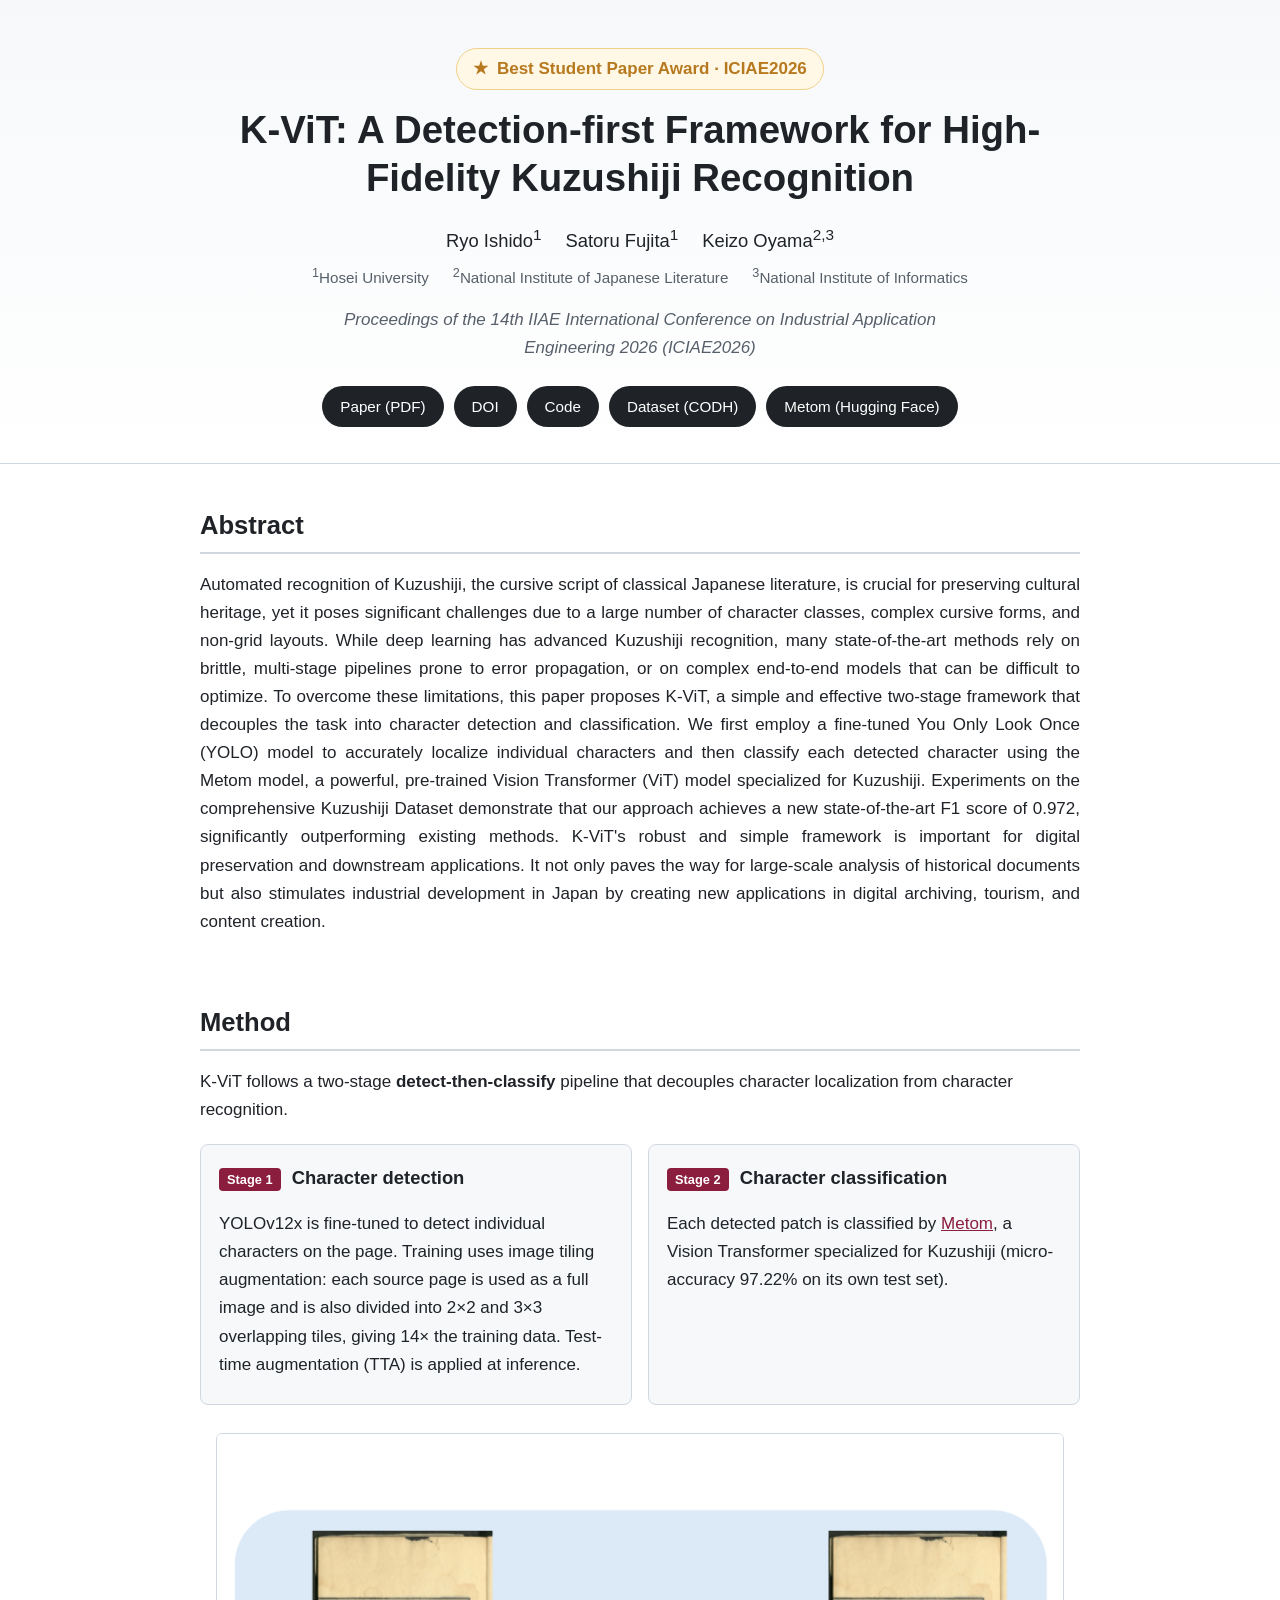
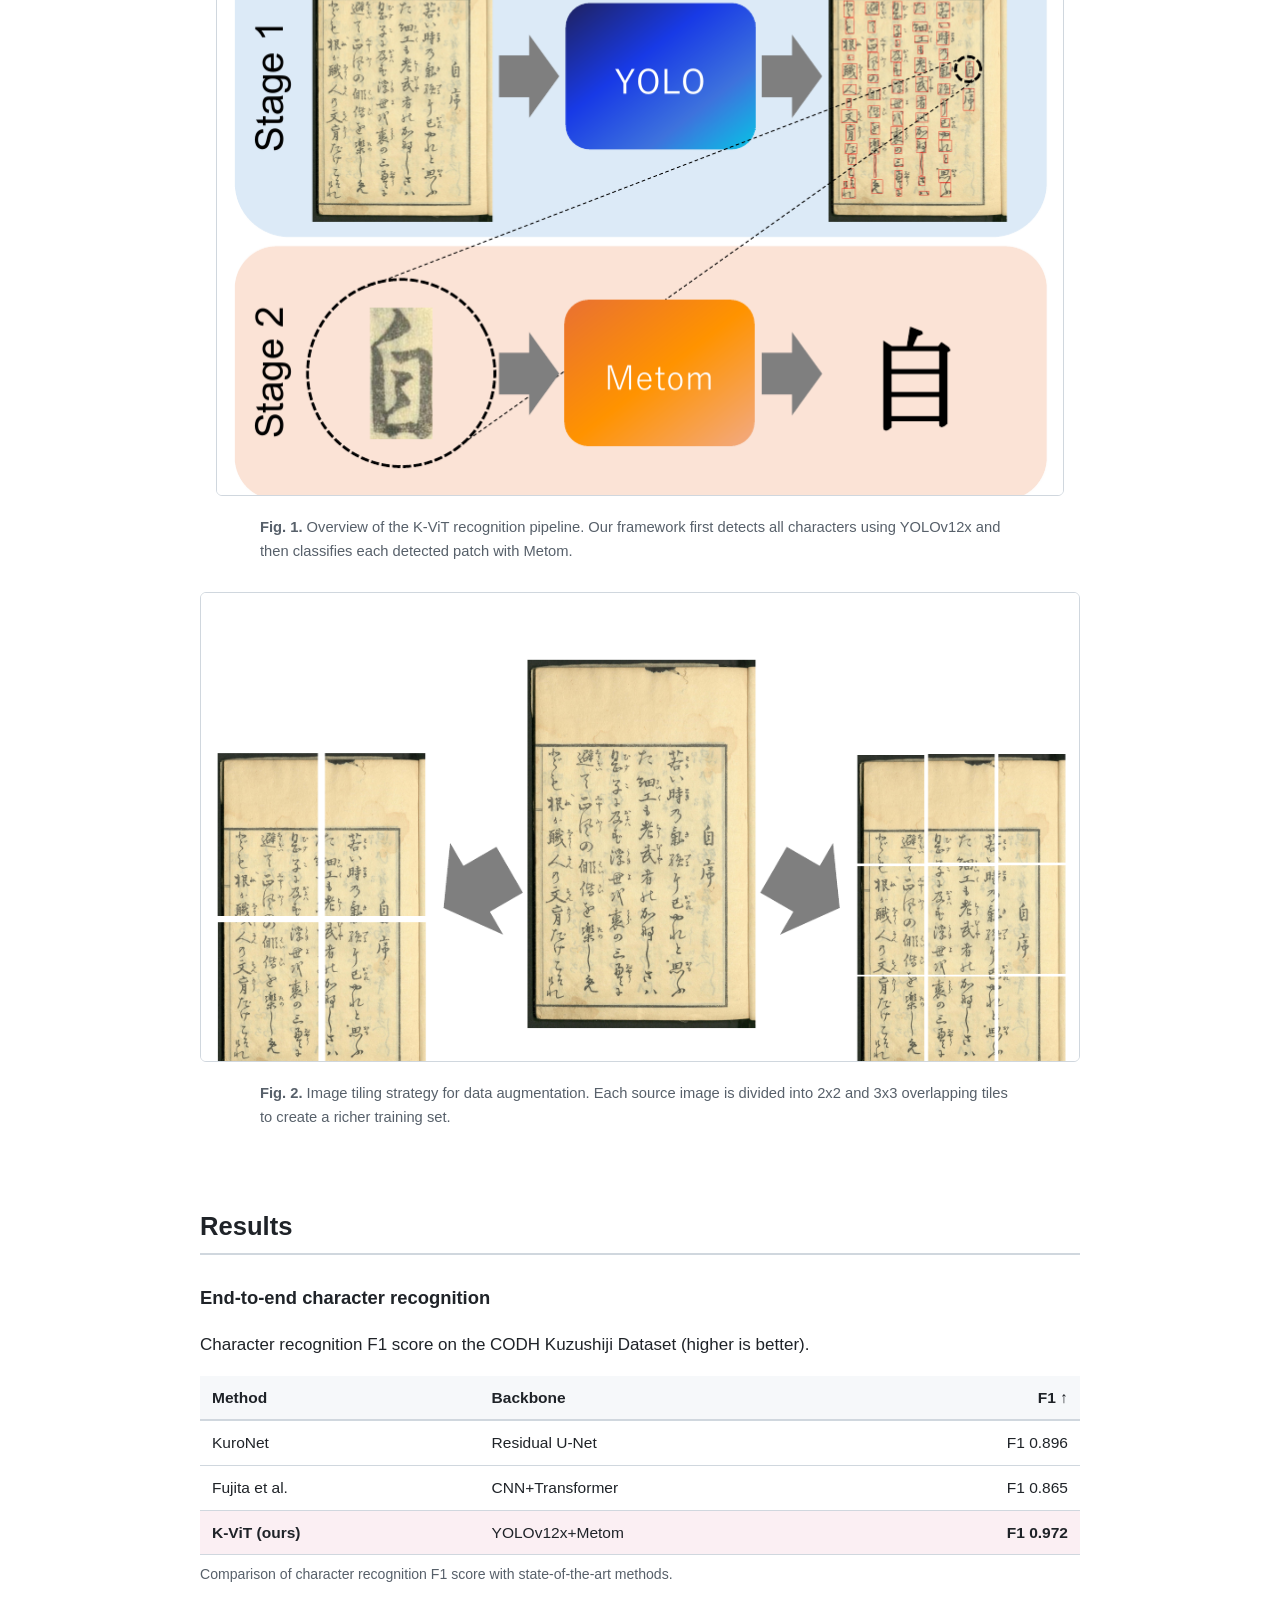
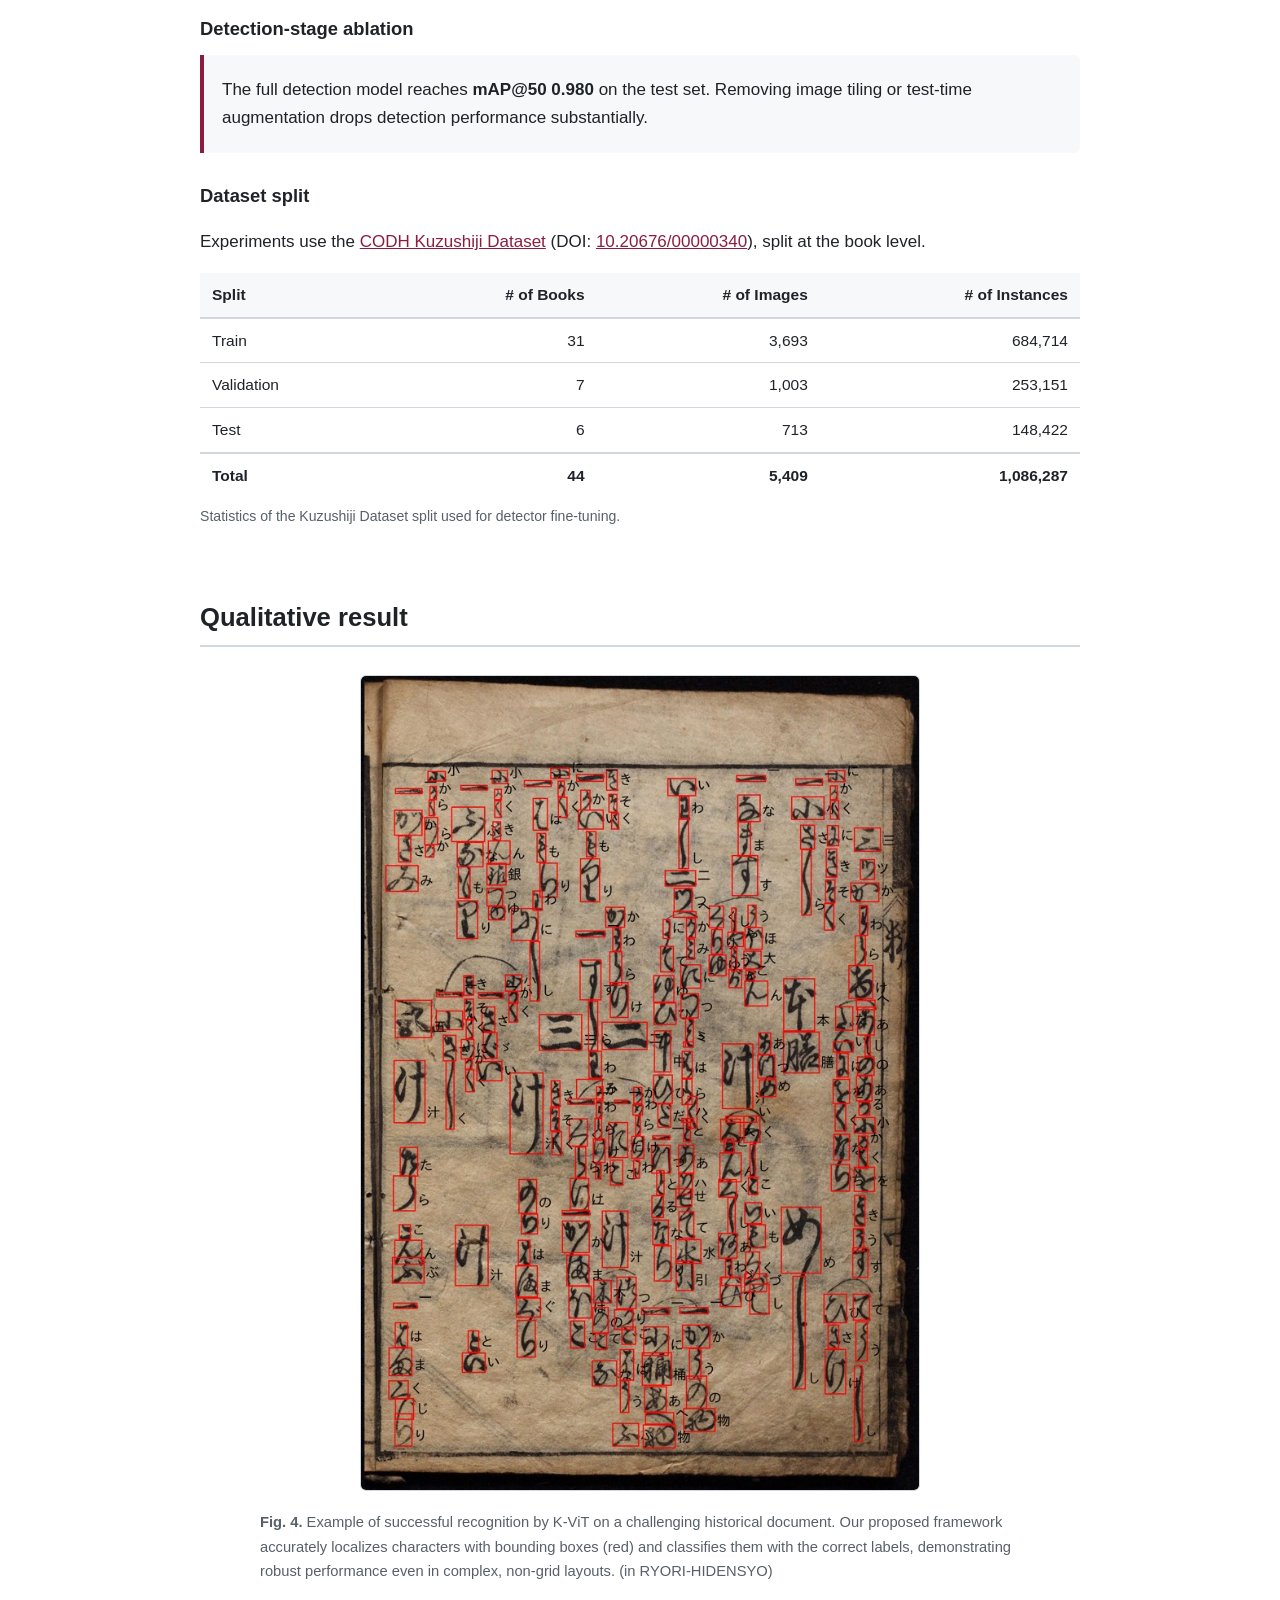
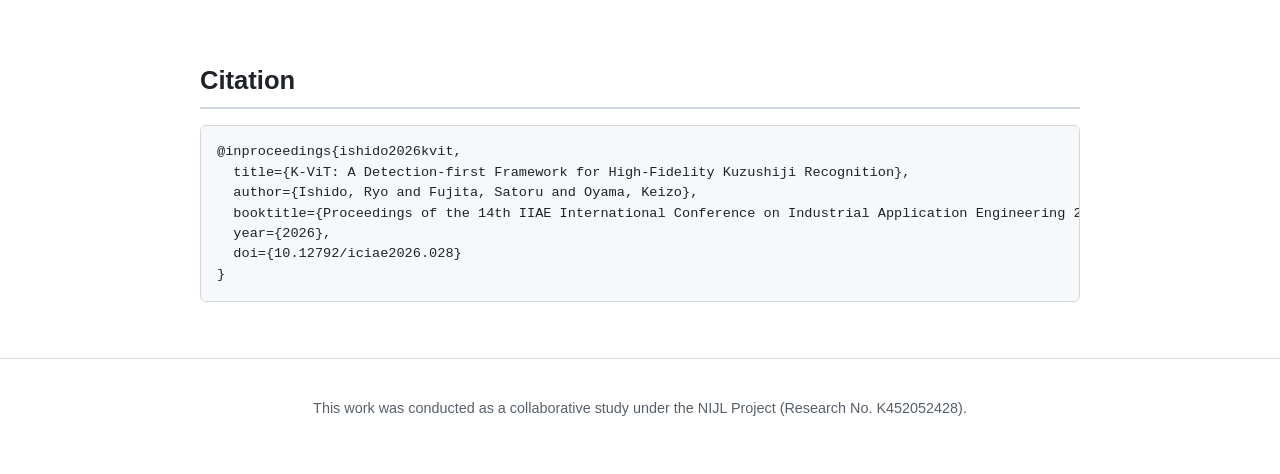
==== docs/index.html @ 9632eb6b "Add static project page for ICIAE2026 K-ViT paper Co-Authored-By: Kotomiya <ryo.ishido.5z@stu.hosei." ====
<!DOCTYPE html>
<html lang="en">
<head>
  <meta charset="utf-8">
  <meta name="viewport" content="width=device-width, initial-scale=1">
  <title>K-ViT: A Detection-first Framework for High-Fidelity Kuzushiji Recognition</title>
  <meta name="description" content="K-ViT: a two-stage detect-then-classify framework for Kuzushiji recognition (YOLOv12x + Metom). ICIAE2026 Best Student Paper Award.">
  <meta property="og:title" content="K-ViT: A Detection-first Framework for High-Fidelity Kuzushiji Recognition">
  <meta property="og:description" content="Two-stage detect-then-classify Kuzushiji recognition. F1 0.972 on the CODH Kuzushiji Dataset. ICIAE2026 Best Student Paper Award.">
  <meta property="og:type" content="website">
  <link rel="stylesheet" href="style.css">
</head>
<body>
  <header class="hero">
    <div class="container">
      <p class="award" role="note"><span class="award-icon" aria-hidden="true">&#9733;</span> Best Student Paper Award &middot; ICIAE2026</p>
      <h1>K-ViT: A Detection-first Framework for High-Fidelity Kuzushiji Recognition</h1>

      <ul class="authors">
        <li>Ryo Ishido<sup>1</sup></li>
        <li>Satoru Fujita<sup>1</sup></li>
        <li>Keizo Oyama<sup>2,3</sup></li>
      </ul>
      <ul class="affiliations">
        <li><sup>1</sup>Hosei University</li>
        <li><sup>2</sup>National Institute of Japanese Literature</li>
        <li><sup>3</sup>National Institute of Informatics</li>
      </ul>

      <p class="venue">Proceedings of the 14th IIAE International Conference on Industrial Application Engineering 2026 (ICIAE2026)</p>

      <nav class="links" aria-label="Paper resources">
        <a class="btn" href="https://www2.ia-engineers.org/iciae2026proc/data/papers/028.pdf">Paper (PDF)</a>
        <a class="btn" href="https://doi.org/10.12792/iciae2026.028">DOI</a>
        <a class="btn" href="https://github.com/Kotomiya07/kuzushiji-vision">Code</a>
        <a class="btn" href="https://codh.rois.ac.jp/char-shape/">Dataset (CODH)</a>
        <a class="btn" href="https://huggingface.co/SakanaAI/Metom">Metom (Hugging Face)</a>
      </nav>
    </div>
  </header>

  <main class="container">
    <section id="abstract">
      <h2>Abstract</h2>
      <p>
        Automated recognition of Kuzushiji, the cursive script of classical Japanese literature, is crucial for
        preserving cultural heritage, yet it poses significant challenges due to a large number of character classes,
        complex cursive forms, and non-grid layouts. While deep learning has advanced Kuzushiji recognition, many
        state-of-the-art methods rely on brittle, multi-stage pipelines prone to error propagation, or on complex
        end-to-end models that can be difficult to optimize. To overcome these limitations, this paper proposes K-ViT,
        a simple and effective two-stage framework that decouples the task into character detection and
        classification. We first employ a fine-tuned You Only Look Once (YOLO) model to accurately localize individual
        characters and then classify each detected character using the Metom model, a powerful, pre-trained Vision
        Transformer (ViT) model specialized for Kuzushiji. Experiments on the comprehensive Kuzushiji Dataset
        demonstrate that our approach achieves a new state-of-the-art F1 score of 0.972, significantly outperforming
        existing methods. K-ViT's robust and simple framework is important for digital preservation and downstream
        applications. It not only paves the way for large-scale analysis of historical documents but also stimulates
        industrial development in Japan by creating new applications in digital archiving, tourism, and content
        creation.
      </p>
    </section>

    <section id="method">
      <h2>Method</h2>
      <p>
        K-ViT follows a two-stage <strong>detect-then-classify</strong> pipeline that decouples character
        localization from character recognition.
      </p>
      <div class="stages">
        <div class="stage">
          <h3><span class="stage-num">Stage 1</span> Character detection</h3>
          <p>
            YOLOv12x is fine-tuned to detect individual characters on the page. Training uses image tiling
            augmentation: each source page is used as a full image and is also divided into 2&times;2 and 3&times;3
            overlapping tiles, giving 14&times; the training data. Test-time augmentation (TTA) is applied at inference.
          </p>
        </div>
        <div class="stage">
          <h3><span class="stage-num">Stage 2</span> Character classification</h3>
          <p>
            Each detected patch is classified by
            <a href="https://huggingface.co/SakanaAI/Metom">Metom</a>, a Vision Transformer specialized for
            Kuzushiji (micro-accuracy 97.22% on its own test set).
          </p>
        </div>
      </div>

      <figure>
        <img src="assets/fig1_pipeline.png" width="848" height="663" loading="lazy"
             alt="Diagram of the K-ViT pipeline: a page image is passed to YOLOv12x for character detection, and each detected patch is classified by Metom.">
        <figcaption><strong>Fig. 1.</strong> Overview of the K-ViT recognition pipeline. Our framework first detects all characters using YOLOv12x and then classifies each detected patch with Metom.</figcaption>
      </figure>

      <figure>
        <img src="assets/fig2_tiling.png" width="987" height="526" loading="lazy"
             alt="Illustration of image tiling: a source page divided into 2x2 and 3x3 overlapping tiles.">
        <figcaption><strong>Fig. 2.</strong> Image tiling strategy for data augmentation. Each source image is divided into 2x2 and 3x3 overlapping tiles to create a richer training set.</figcaption>
      </figure>
    </section>

    <section id="results">
      <h2>Results</h2>

      <h3>End-to-end character recognition</h3>
      <p>Character recognition F1 score on the CODH Kuzushiji Dataset (higher is better).</p>
      <div class="table-wrap">
        <table>
          <caption>Comparison of character recognition F1 score with state-of-the-art methods.</caption>
          <thead>
            <tr><th scope="col">Method</th><th scope="col">Backbone</th><th scope="col" class="num">F1 &uarr;</th></tr>
          </thead>
          <tbody>
            <tr><td>KuroNet</td><td>Residual U-Net</td><td class="num">F1 0.896</td></tr>
            <tr><td>Fujita et al.</td><td>CNN+Transformer</td><td class="num">F1 0.865</td></tr>
            <tr class="ours"><td><strong>K-ViT (ours)</strong></td><td>YOLOv12x+Metom</td><td class="num"><strong>F1 0.972</strong></td></tr>
          </tbody>
        </table>
      </div>

      <h3>Detection-stage ablation</h3>
      <div class="callout">
        <p>
          The full detection model reaches <strong>mAP@50 0.980</strong> on the test set. Removing image tiling or
          test-time augmentation drops detection performance substantially.
        </p>
      </div>

      <h3>Dataset split</h3>
      <p>
        Experiments use the <a href="https://codh.rois.ac.jp/char-shape/">CODH Kuzushiji Dataset</a>
        (DOI: <a href="https://doi.org/10.20676/00000340">10.20676/00000340</a>), split at the book level.
      </p>
      <div class="table-wrap">
        <table>
          <caption>Statistics of the Kuzushiji Dataset split used for detector fine-tuning.</caption>
          <thead>
            <tr><th scope="col">Split</th><th scope="col" class="num"># of Books</th><th scope="col" class="num"># of Images</th><th scope="col" class="num"># of Instances</th></tr>
          </thead>
          <tbody>
            <tr><td>Train</td><td class="num">31</td><td class="num">3,693</td><td class="num">684,714</td></tr>
            <tr><td>Validation</td><td class="num">7</td><td class="num">1,003</td><td class="num">253,151</td></tr>
            <tr><td>Test</td><td class="num">6</td><td class="num">713</td><td class="num">148,422</td></tr>
          </tbody>
          <tfoot>
            <tr><th scope="row">Total</th><td class="num">44</td><td class="num">5,409</td><td class="num">1,086,287</td></tr>
          </tfoot>
        </table>
      </div>
    </section>

    <section id="qualitative">
      <h2>Qualitative result</h2>
      <figure class="narrow">
        <img src="assets/fig4_qualitative.jpg" width="685" height="1000" loading="lazy"
             alt="A historical Kuzushiji document page with red bounding boxes around each detected character and the predicted character label next to each box.">
        <figcaption><strong>Fig. 4.</strong> Example of successful recognition by K-ViT on a challenging historical document. Our proposed framework accurately localizes characters with bounding boxes (red) and classifies them with the correct labels, demonstrating robust performance even in complex, non-grid layouts. (in RYORI-HIDENSYO)</figcaption>
      </figure>
    </section>

    <section id="citation">
      <h2>Citation</h2>
<pre class="bibtex"><code>@inproceedings{ishido2026kvit,
  title={K-ViT: A Detection-first Framework for High-Fidelity Kuzushiji Recognition},
  author={Ishido, Ryo and Fujita, Satoru and Oyama, Keizo},
  booktitle={Proceedings of the 14th IIAE International Conference on Industrial Application Engineering 2026 (ICIAE2026)},
  year={2026},
  doi={10.12792/iciae2026.028}
}</code></pre>
    </section>
  </main>

  <footer>
    <div class="container">
      <p>This work was conducted as a collaborative study under the NIJL Project (Research No. K452052428).</p>
    </div>
  </footer>
</body>
</html>
---- docs/style.css ----
:root {
  --text: #1f2328;
  --muted: #57606a;
  --bg: #ffffff;
  --bg-alt: #f6f8fa;
  --border: #d0d7de;
  --accent: #8b1e3f;
  --accent-dark: #6a1730;
  --gold: #b7791f;
  --gold-bg: #fff8e6;
  --max: 920px;
}

* { box-sizing: border-box; }

html { -webkit-text-size-adjust: 100%; }

body {
  margin: 0;
  font-family: -apple-system, BlinkMacSystemFont, "Segoe UI", "Helvetica Neue", Arial, "Noto Sans", sans-serif;
  font-size: 17px;
  line-height: 1.65;
  color: var(--text);
  background: var(--bg);
}

.container {
  max-width: var(--max);
  margin: 0 auto;
  padding: 0 20px;
}

a { color: var(--accent); }
a:hover { color: var(--accent-dark); }

/* Header */
.hero {
  text-align: center;
  padding: 48px 0 36px;
  background: linear-gradient(180deg, var(--bg-alt), var(--bg));
  border-bottom: 1px solid var(--border);
}

.hero h1 {
  font-size: clamp(1.6rem, 4vw, 2.4rem);
  line-height: 1.25;
  margin: 16px 0 20px;
}

.award {
  display: inline-block;
  margin: 0;
  padding: 6px 16px;
  font-weight: 600;
  color: var(--gold);
  background: var(--gold-bg);
  border: 1px solid #f0d08a;
  border-radius: 999px;
}

.award-icon { margin-right: 4px; }

.authors, .affiliations {
  list-style: none;
  padding: 0;
  margin: 0;
  display: flex;
  flex-wrap: wrap;
  justify-content: center;
  gap: 4px 24px;
}

.authors { font-size: 1.15rem; font-weight: 500; }
.affiliations { color: var(--muted); font-size: 0.95rem; margin-top: 6px; }

.venue {
  margin: 16px auto 0;
  max-width: 680px;
  color: var(--muted);
  font-style: italic;
}

.links {
  display: flex;
  flex-wrap: wrap;
  justify-content: center;
  gap: 10px;
  margin-top: 24px;
}

.btn {
  display: inline-block;
  padding: 8px 18px;
  border-radius: 999px;
  background: var(--text);
  color: #fff;
  text-decoration: none;
  font-weight: 500;
  font-size: 0.95rem;
}

.btn:hover, .btn:focus-visible { background: var(--accent); color: #fff; }

/* Sections */
main section {
  padding: 40px 0 8px;
}

h2 {
  font-size: 1.6rem;
  margin: 0 0 16px;
  padding-bottom: 6px;
  border-bottom: 2px solid var(--border);
}

h3 { font-size: 1.15rem; margin: 28px 0 10px; }

#abstract p { text-align: justify; hyphens: auto; }

.stages {
  display: grid;
  grid-template-columns: repeat(auto-fit, minmax(260px, 1fr));
  gap: 16px;
  margin: 20px 0;
}

.stage {
  padding: 4px 18px 8px;
  background: var(--bg-alt);
  border: 1px solid var(--border);
  border-radius: 8px;
}

.stage h3 { margin-top: 14px; }

.stage-num {
  display: inline-block;
  margin-right: 6px;
  padding: 1px 8px;
  border-radius: 4px;
  background: var(--accent);
  color: #fff;
  font-size: 0.8rem;
  vertical-align: middle;
}

figure {
  margin: 28px 0;
  text-align: center;
}

figure img {
  max-width: 100%;
  height: auto;
  border: 1px solid var(--border);
  border-radius: 6px;
}

figure.narrow img { max-width: min(100%, 560px); }

figcaption {
  margin: 10px auto 0;
  max-width: 760px;
  font-size: 0.92rem;
  color: var(--muted);
  text-align: left;
}

/* Tables */
.table-wrap { overflow-x: auto; margin: 12px 0 20px; }

table {
  width: 100%;
  border-collapse: collapse;
  font-size: 0.97rem;
}

caption {
  caption-side: bottom;
  padding-top: 8px;
  font-size: 0.88rem;
  color: var(--muted);
  text-align: left;
}

th, td {
  padding: 9px 12px;
  border-bottom: 1px solid var(--border);
  text-align: left;
  white-space: nowrap;
}

thead th { background: var(--bg-alt); border-bottom: 2px solid var(--border); }
tfoot th, tfoot td { font-weight: 600; border-top: 2px solid var(--border); border-bottom: none; }
.num { text-align: right; font-variant-numeric: tabular-nums; }
tr.ours td { background: #fbeff3; }

.callout {
  padding: 4px 18px;
  border-left: 4px solid var(--accent);
  background: var(--bg-alt);
  border-radius: 0 6px 6px 0;
}

/* Citation */
.bibtex {
  margin: 0;
  padding: 16px;
  overflow-x: auto;
  background: var(--bg-alt);
  border: 1px solid var(--border);
  border-radius: 6px;
  font-size: 0.85rem;
  line-height: 1.5;
}

.bibtex code { font-family: ui-monospace, SFMono-Regular, Menlo, Consolas, "Liberation Mono", monospace; }

/* Footer */
footer {
  margin-top: 48px;
  padding: 24px 0;
  border-top: 1px solid var(--border);
  color: var(--muted);
  font-size: 0.9rem;
  text-align: center;
}

@media (max-width: 600px) {
  body { font-size: 16px; }
  .hero { padding: 32px 0 28px; }
  #abstract p { text-align: left; }
}
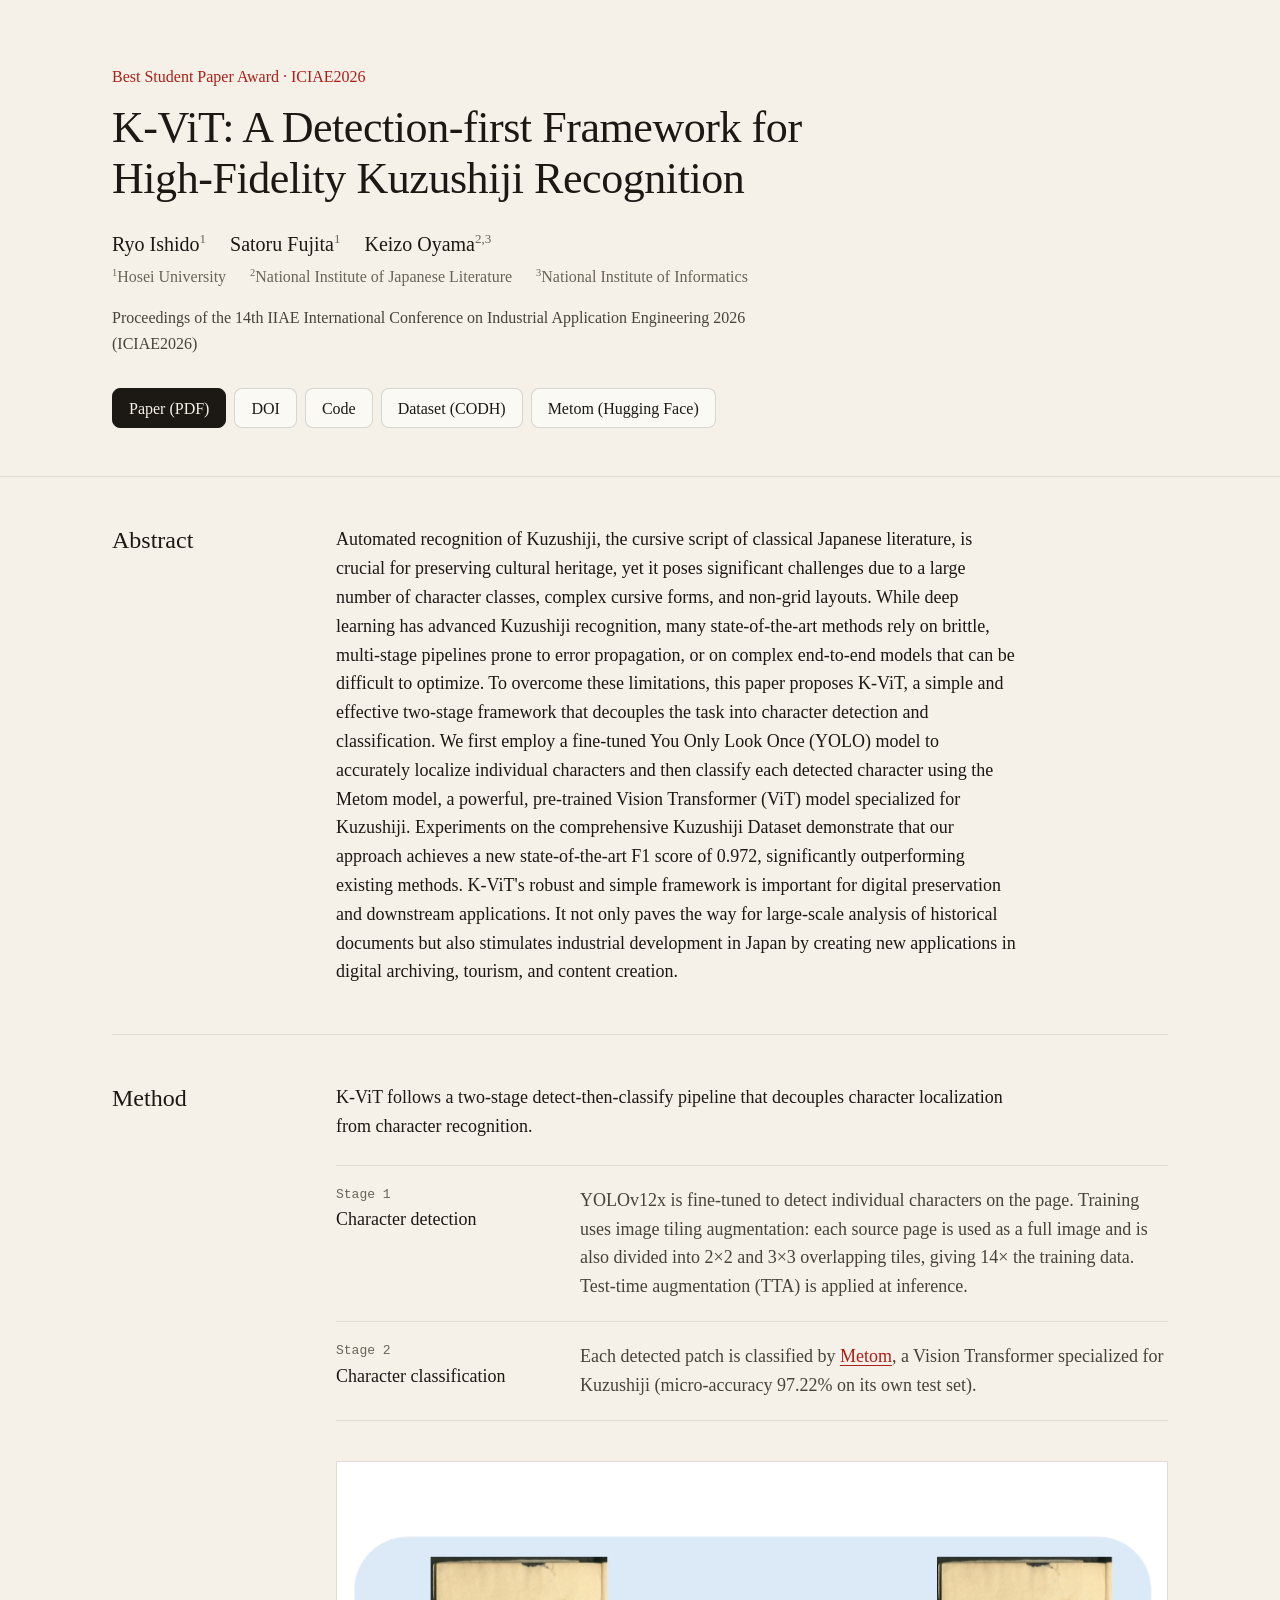
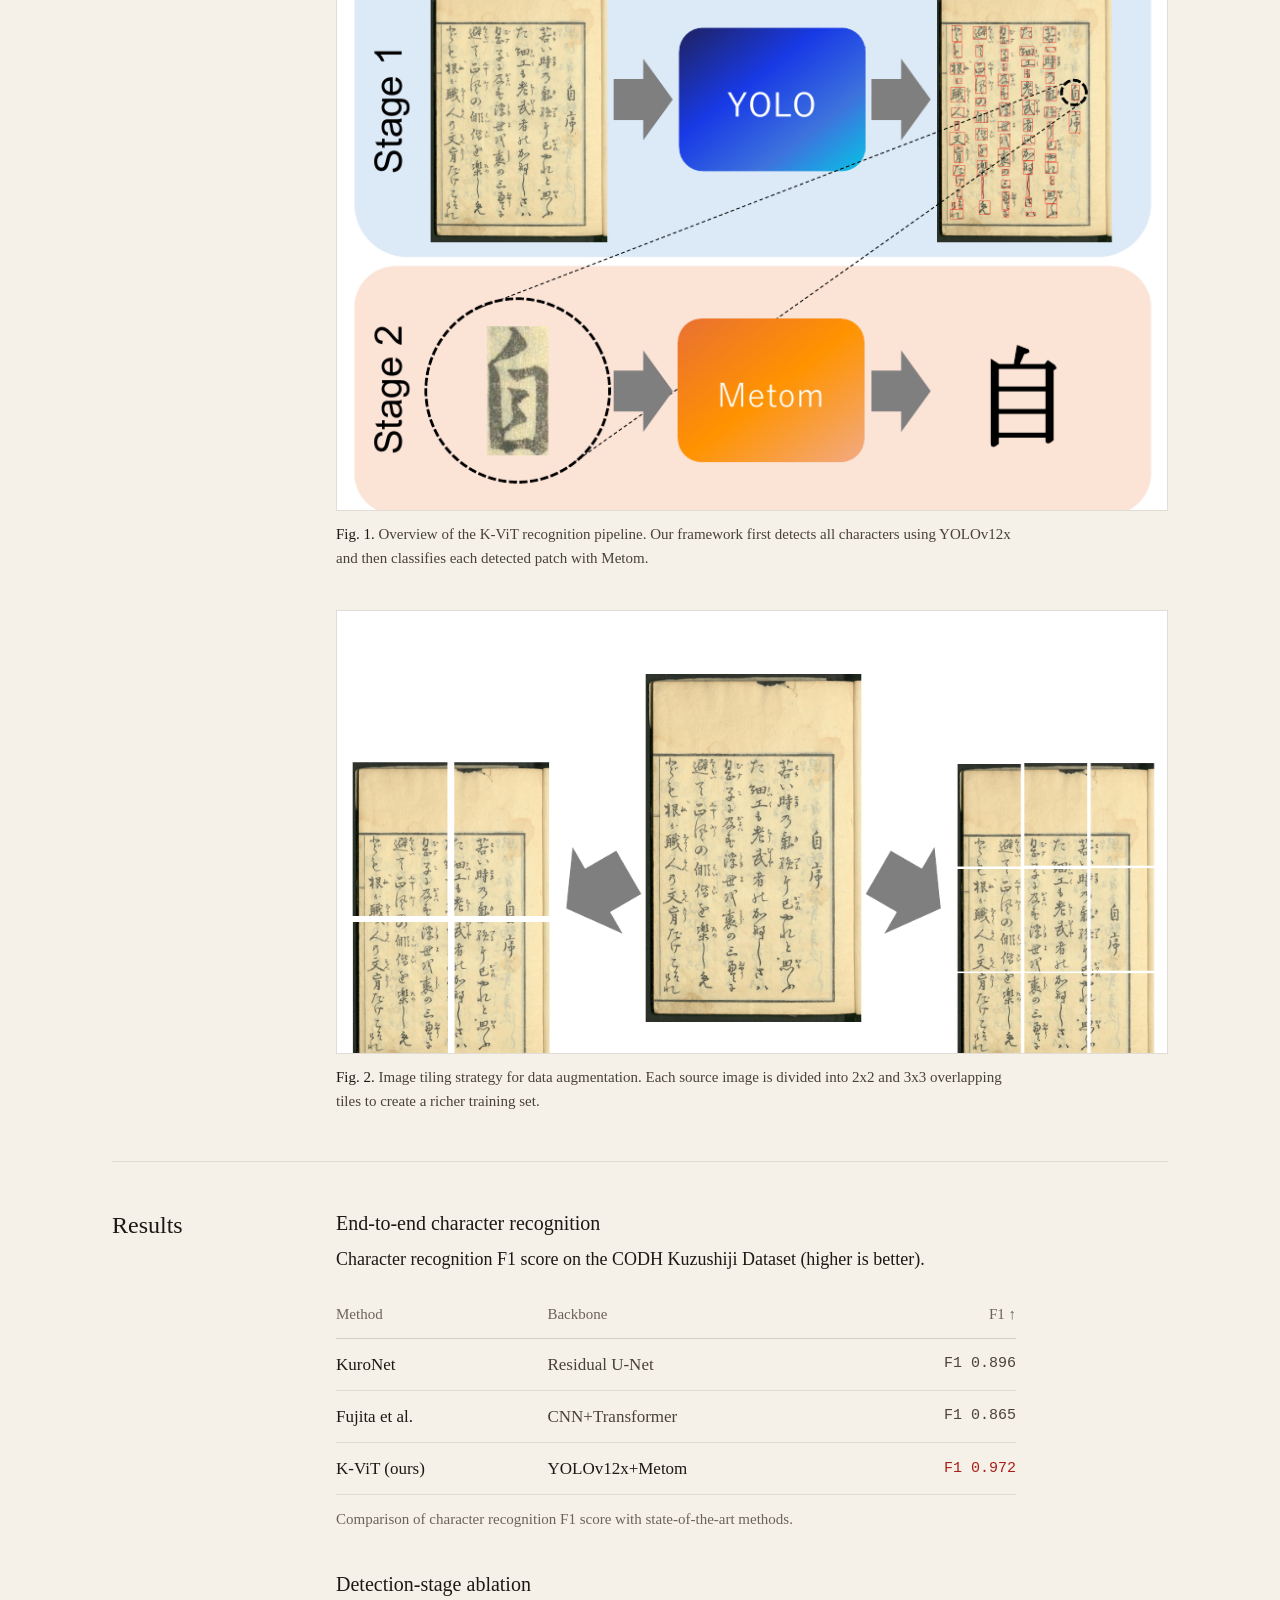
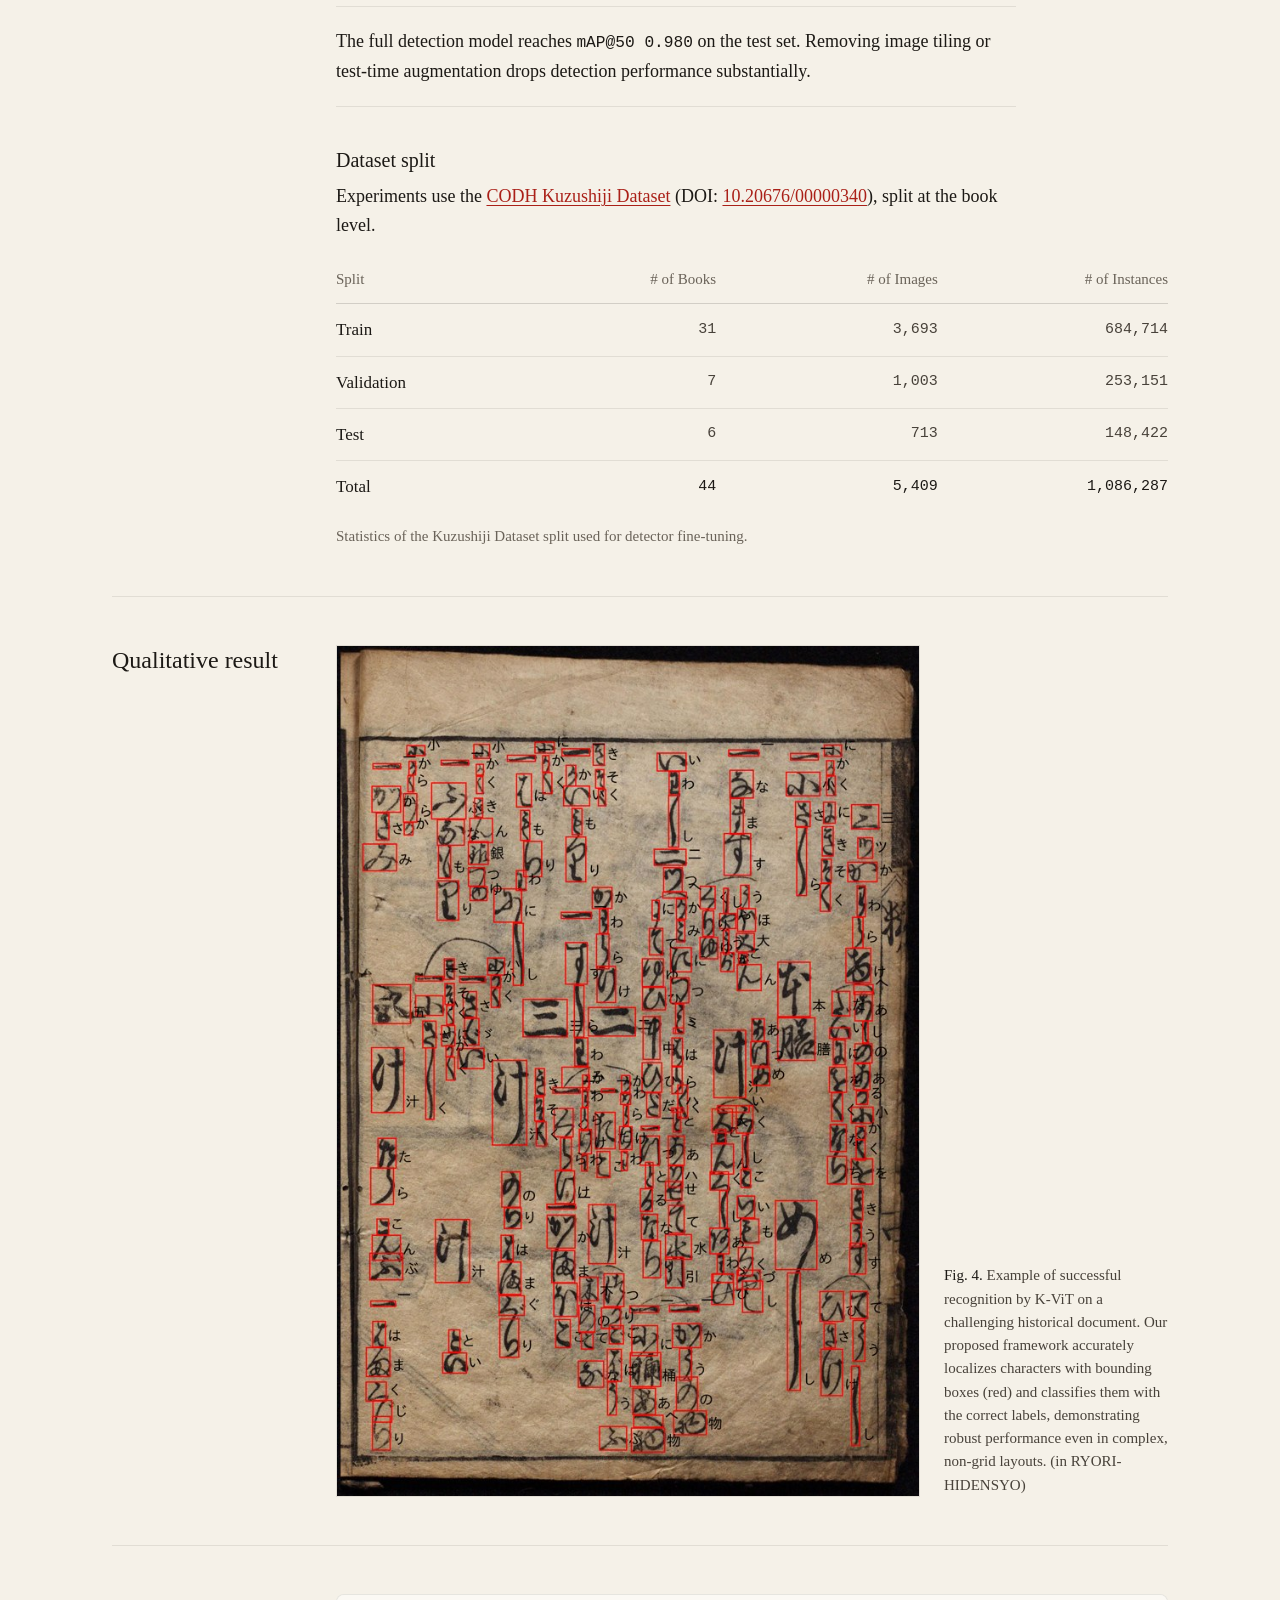
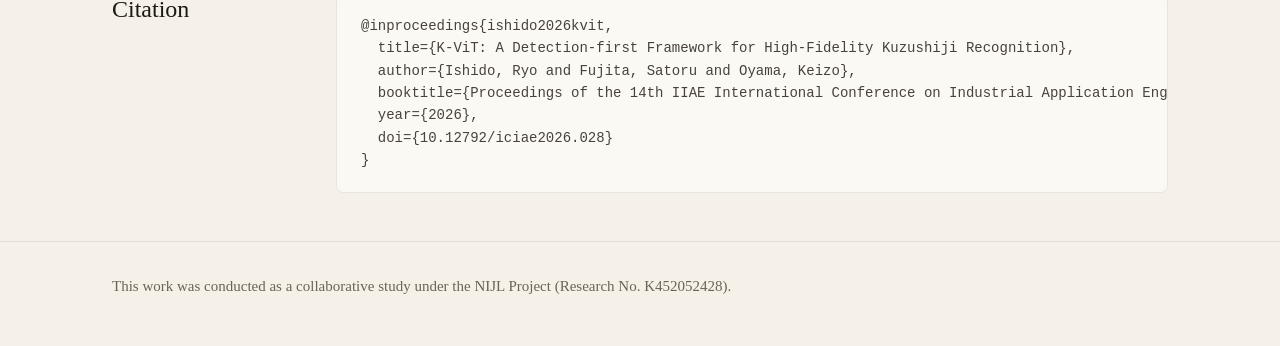
==== commit bd4f76f2: "Restyle project page: washi neutrals, ink text, single vermillion accent Co-Authored-By: Kotomiya <r" ====
--- a/docs/index.html
+++ b/docs/index.html
@@ -13,7 +13,7 @@
 <body>
   <header class="hero">
     <div class="container">
-      <p class="award" role="note"><span class="award-icon" aria-hidden="true">&#9733;</span> Best Student Paper Award &middot; ICIAE2026</p>
+      <p class="award">Best Student Paper Award &middot; ICIAE2026</p>
       <h1>K-ViT: A Detection-first Framework for High-Fidelity Kuzushiji Recognition</h1>
 
       <ul class="authors">
@@ -42,130 +42,140 @@
   <main class="container">
     <section id="abstract">
       <h2>Abstract</h2>
-      <p>
-        Automated recognition of Kuzushiji, the cursive script of classical Japanese literature, is crucial for
-        preserving cultural heritage, yet it poses significant challenges due to a large number of character classes,
-        complex cursive forms, and non-grid layouts. While deep learning has advanced Kuzushiji recognition, many
-        state-of-the-art methods rely on brittle, multi-stage pipelines prone to error propagation, or on complex
-        end-to-end models that can be difficult to optimize. To overcome these limitations, this paper proposes K-ViT,
-        a simple and effective two-stage framework that decouples the task into character detection and
-        classification. We first employ a fine-tuned You Only Look Once (YOLO) model to accurately localize individual
-        characters and then classify each detected character using the Metom model, a powerful, pre-trained Vision
-        Transformer (ViT) model specialized for Kuzushiji. Experiments on the comprehensive Kuzushiji Dataset
-        demonstrate that our approach achieves a new state-of-the-art F1 score of 0.972, significantly outperforming
-        existing methods. K-ViT's robust and simple framework is important for digital preservation and downstream
-        applications. It not only paves the way for large-scale analysis of historical documents but also stimulates
-        industrial development in Japan by creating new applications in digital archiving, tourism, and content
-        creation.
-      </p>
+      <div class="section-body">
+        <p>
+          Automated recognition of Kuzushiji, the cursive script of classical Japanese literature, is crucial for
+          preserving cultural heritage, yet it poses significant challenges due to a large number of character classes,
+          complex cursive forms, and non-grid layouts. While deep learning has advanced Kuzushiji recognition, many
+          state-of-the-art methods rely on brittle, multi-stage pipelines prone to error propagation, or on complex
+          end-to-end models that can be difficult to optimize. To overcome these limitations, this paper proposes K-ViT,
+          a simple and effective two-stage framework that decouples the task into character detection and
+          classification. We first employ a fine-tuned You Only Look Once (YOLO) model to accurately localize individual
+          characters and then classify each detected character using the Metom model, a powerful, pre-trained Vision
+          Transformer (ViT) model specialized for Kuzushiji. Experiments on the comprehensive Kuzushiji Dataset
+          demonstrate that our approach achieves a new state-of-the-art F1 score of 0.972, significantly outperforming
+          existing methods. K-ViT's robust and simple framework is important for digital preservation and downstream
+          applications. It not only paves the way for large-scale analysis of historical documents but also stimulates
+          industrial development in Japan by creating new applications in digital archiving, tourism, and content
+          creation.
+        </p>
+      </div>
     </section>
 
     <section id="method">
       <h2>Method</h2>
-      <p>
-        K-ViT follows a two-stage <strong>detect-then-classify</strong> pipeline that decouples character
-        localization from character recognition.
-      </p>
-      <div class="stages">
-        <div class="stage">
-          <h3><span class="stage-num">Stage 1</span> Character detection</h3>
-          <p>
-            YOLOv12x is fine-tuned to detect individual characters on the page. Training uses image tiling
-            augmentation: each source page is used as a full image and is also divided into 2&times;2 and 3&times;3
-            overlapping tiles, giving 14&times; the training data. Test-time augmentation (TTA) is applied at inference.
-          </p>
-        </div>
-        <div class="stage">
-          <h3><span class="stage-num">Stage 2</span> Character classification</h3>
-          <p>
-            Each detected patch is classified by
-            <a href="https://huggingface.co/SakanaAI/Metom">Metom</a>, a Vision Transformer specialized for
-            Kuzushiji (micro-accuracy 97.22% on its own test set).
-          </p>
-        </div>
+      <div class="section-body">
+        <p>
+          K-ViT follows a two-stage <strong>detect-then-classify</strong> pipeline that decouples character
+          localization from character recognition.
+        </p>
+        <ol class="stages">
+          <li class="stage">
+            <h3><span class="stage-num">Stage 1</span> Character detection</h3>
+            <p>
+              YOLOv12x is fine-tuned to detect individual characters on the page. Training uses image tiling
+              augmentation: each source page is used as a full image and is also divided into 2&times;2 and 3&times;3
+              overlapping tiles, giving 14&times; the training data. Test-time augmentation (TTA) is applied at inference.
+            </p>
+          </li>
+          <li class="stage">
+            <h3><span class="stage-num">Stage 2</span> Character classification</h3>
+            <p>
+              Each detected patch is classified by
+              <a href="https://huggingface.co/SakanaAI/Metom">Metom</a>, a Vision Transformer specialized for
+              Kuzushiji (micro-accuracy 97.22% on its own test set).
+            </p>
+          </li>
+        </ol>
+
+        <figure>
+          <img src="assets/fig1_pipeline.png" width="848" height="663" loading="lazy"
+               alt="Diagram of the K-ViT pipeline: a page image is passed to YOLOv12x for character detection, and each detected patch is classified by Metom.">
+          <figcaption><strong>Fig. 1.</strong> Overview of the K-ViT recognition pipeline. Our framework first detects all characters using YOLOv12x and then classifies each detected patch with Metom.</figcaption>
+        </figure>
+
+        <figure>
+          <img src="assets/fig2_tiling.png" width="987" height="526" loading="lazy"
+               alt="Illustration of image tiling: a source page divided into 2x2 and 3x3 overlapping tiles.">
+          <figcaption><strong>Fig. 2.</strong> Image tiling strategy for data augmentation. Each source image is divided into 2x2 and 3x3 overlapping tiles to create a richer training set.</figcaption>
+        </figure>
       </div>
-
-      <figure>
-        <img src="assets/fig1_pipeline.png" width="848" height="663" loading="lazy"
-             alt="Diagram of the K-ViT pipeline: a page image is passed to YOLOv12x for character detection, and each detected patch is classified by Metom.">
-        <figcaption><strong>Fig. 1.</strong> Overview of the K-ViT recognition pipeline. Our framework first detects all characters using YOLOv12x and then classifies each detected patch with Metom.</figcaption>
-      </figure>
-
-      <figure>
-        <img src="assets/fig2_tiling.png" width="987" height="526" loading="lazy"
-             alt="Illustration of image tiling: a source page divided into 2x2 and 3x3 overlapping tiles.">
-        <figcaption><strong>Fig. 2.</strong> Image tiling strategy for data augmentation. Each source image is divided into 2x2 and 3x3 overlapping tiles to create a richer training set.</figcaption>
-      </figure>
     </section>
 
     <section id="results">
       <h2>Results</h2>
+      <div class="section-body">
 
-      <h3>End-to-end character recognition</h3>
-      <p>Character recognition F1 score on the CODH Kuzushiji Dataset (higher is better).</p>
-      <div class="table-wrap">
-        <table>
-          <caption>Comparison of character recognition F1 score with state-of-the-art methods.</caption>
-          <thead>
-            <tr><th scope="col">Method</th><th scope="col">Backbone</th><th scope="col" class="num">F1 &uarr;</th></tr>
-          </thead>
-          <tbody>
-            <tr><td>KuroNet</td><td>Residual U-Net</td><td class="num">F1 0.896</td></tr>
-            <tr><td>Fujita et al.</td><td>CNN+Transformer</td><td class="num">F1 0.865</td></tr>
-            <tr class="ours"><td><strong>K-ViT (ours)</strong></td><td>YOLOv12x+Metom</td><td class="num"><strong>F1 0.972</strong></td></tr>
-          </tbody>
-        </table>
-      </div>
+        <h3>End-to-end character recognition</h3>
+        <p>Character recognition F1 score on the CODH Kuzushiji Dataset (higher is better).</p>
+        <div class="table-wrap" tabindex="0" role="region" aria-label="F1 comparison table">
+          <table>
+            <caption>Comparison of character recognition F1 score with state-of-the-art methods.</caption>
+            <thead>
+              <tr><th scope="col">Method</th><th scope="col">Backbone</th><th scope="col" class="num">F1 &uarr;</th></tr>
+            </thead>
+            <tbody>
+              <tr><td>KuroNet</td><td>Residual U-Net</td><td class="num">F1 0.896</td></tr>
+              <tr><td>Fujita et al.</td><td>CNN+Transformer</td><td class="num">F1 0.865</td></tr>
+              <tr class="ours"><td><strong>K-ViT (ours)</strong></td><td>YOLOv12x+Metom</td><td class="num"><strong>F1 0.972</strong></td></tr>
+            </tbody>
+          </table>
+        </div>
 
-      <h3>Detection-stage ablation</h3>
-      <div class="callout">
+        <h3>Detection-stage ablation</h3>
+        <div class="ablation">
+          <p>
+            The full detection model reaches <strong>mAP@50 0.980</strong> on the test set. Removing image tiling or
+            test-time augmentation drops detection performance substantially.
+          </p>
+        </div>
+
+        <h3>Dataset split</h3>
         <p>
-          The full detection model reaches <strong>mAP@50 0.980</strong> on the test set. Removing image tiling or
-          test-time augmentation drops detection performance substantially.
+          Experiments use the <a href="https://codh.rois.ac.jp/char-shape/">CODH Kuzushiji Dataset</a>
+          (DOI: <a href="https://doi.org/10.20676/00000340">10.20676/00000340</a>), split at the book level.
         </p>
-      </div>
-
-      <h3>Dataset split</h3>
-      <p>
-        Experiments use the <a href="https://codh.rois.ac.jp/char-shape/">CODH Kuzushiji Dataset</a>
-        (DOI: <a href="https://doi.org/10.20676/00000340">10.20676/00000340</a>), split at the book level.
-      </p>
-      <div class="table-wrap">
-        <table>
-          <caption>Statistics of the Kuzushiji Dataset split used for detector fine-tuning.</caption>
-          <thead>
-            <tr><th scope="col">Split</th><th scope="col" class="num"># of Books</th><th scope="col" class="num"># of Images</th><th scope="col" class="num"># of Instances</th></tr>
-          </thead>
-          <tbody>
-            <tr><td>Train</td><td class="num">31</td><td class="num">3,693</td><td class="num">684,714</td></tr>
-            <tr><td>Validation</td><td class="num">7</td><td class="num">1,003</td><td class="num">253,151</td></tr>
-            <tr><td>Test</td><td class="num">6</td><td class="num">713</td><td class="num">148,422</td></tr>
-          </tbody>
-          <tfoot>
-            <tr><th scope="row">Total</th><td class="num">44</td><td class="num">5,409</td><td class="num">1,086,287</td></tr>
-          </tfoot>
-        </table>
+        <div class="table-wrap" tabindex="0" role="region" aria-label="Dataset split table">
+          <table>
+            <caption>Statistics of the Kuzushiji Dataset split used for detector fine-tuning.</caption>
+            <thead>
+              <tr><th scope="col">Split</th><th scope="col" class="num"># of Books</th><th scope="col" class="num"># of Images</th><th scope="col" class="num"># of Instances</th></tr>
+            </thead>
+            <tbody>
+              <tr><td>Train</td><td class="num">31</td><td class="num">3,693</td><td class="num">684,714</td></tr>
+              <tr><td>Validation</td><td class="num">7</td><td class="num">1,003</td><td class="num">253,151</td></tr>
+              <tr><td>Test</td><td class="num">6</td><td class="num">713</td><td class="num">148,422</td></tr>
+            </tbody>
+            <tfoot>
+              <tr><th scope="row">Total</th><td class="num">44</td><td class="num">5,409</td><td class="num">1,086,287</td></tr>
+            </tfoot>
+          </table>
+        </div>
       </div>
     </section>
 
     <section id="qualitative">
       <h2>Qualitative result</h2>
-      <figure class="narrow">
-        <img src="assets/fig4_qualitative.jpg" width="685" height="1000" loading="lazy"
-             alt="A historical Kuzushiji document page with red bounding boxes around each detected character and the predicted character label next to each box.">
-        <figcaption><strong>Fig. 4.</strong> Example of successful recognition by K-ViT on a challenging historical document. Our proposed framework accurately localizes characters with bounding boxes (red) and classifies them with the correct labels, demonstrating robust performance even in complex, non-grid layouts. (in RYORI-HIDENSYO)</figcaption>
-      </figure>
+      <div class="section-body">
+        <figure class="plate">
+          <img src="assets/fig4_qualitative.jpg" width="685" height="1000" loading="lazy"
+               alt="A historical Kuzushiji document page with red bounding boxes around each detected character and the predicted character label next to each box.">
+          <figcaption><strong>Fig. 4.</strong> Example of successful recognition by K-ViT on a challenging historical document. Our proposed framework accurately localizes characters with bounding boxes (red) and classifies them with the correct labels, demonstrating robust performance even in complex, non-grid layouts. (in RYORI-HIDENSYO)</figcaption>
+        </figure>
+      </div>
     </section>
 
     <section id="citation">
       <h2>Citation</h2>
-<pre class="bibtex"><code>@inproceedings{ishido2026kvit,
+      <div class="section-body">
+        <pre class="bibtex" tabindex="0" role="region" aria-label="BibTeX citation"><code>@inproceedings{ishido2026kvit,
   title={K-ViT: A Detection-first Framework for High-Fidelity Kuzushiji Recognition},
   author={Ishido, Ryo and Fujita, Satoru and Oyama, Keizo},
   booktitle={Proceedings of the 14th IIAE International Conference on Industrial Application Engineering 2026 (ICIAE2026)},
   year={2026},
   doi={10.12792/iciae2026.028}
 }</code></pre>
+      </div>
     </section>
   </main>
 
--- a/docs/style.css
+++ b/docs/style.css
@@ -1,14 +1,22 @@
+/* Washi paper, ink, and one vermillion taken from the Fig. 4 detection boxes */
 :root {
-  --text: #1f2328;
-  --muted: #57606a;
-  --bg: #ffffff;
-  --bg-alt: #f6f8fa;
-  --border: #d0d7de;
-  --accent: #8b1e3f;
-  --accent-dark: #6a1730;
-  --gold: #b7791f;
-  --gold-bg: #fff8e6;
-  --max: 920px;
+  --paper: #f5f1e8;
+  --surface: #fbf9f4;
+  --ink: #1c1915;
+  --text-2: #48423a;
+  --text-3: #6a6359;
+  --line: rgba(28, 25, 21, 0.09);
+  --line-strong: rgba(28, 25, 21, 0.16);
+  --accent: #aa2018;
+  --accent-hover: #861910;
+  --radius: 8px;
+
+  --serif: "Iowan Old Style", "Palatino Linotype", Palatino, "Book Antiqua", "Noto Serif", Georgia, serif;
+  --mono: ui-monospace, "SF Mono", SFMono-Regular, Menlo, Consolas, "Liberation Mono", monospace;
+
+  --page-x: 32px;
+  --label-col: 176px;
+  --col-gap: 48px;
 }
 
 * { box-sizing: border-box; }
@@ -17,217 +25,335 @@
 
 body {
   margin: 0;
-  font-family: -apple-system, BlinkMacSystemFont, "Segoe UI", "Helvetica Neue", Arial, "Noto Sans", sans-serif;
-  font-size: 17px;
-  line-height: 1.65;
-  color: var(--text);
-  background: var(--bg);
+  font-family: var(--serif);
+  font-size: 18px;
+  font-weight: 400;
+  line-height: 1.6;
+  color: var(--ink);
+  background: var(--paper);
+}
+
+h1, h2, h3 { font-weight: 500; }
+strong { font-weight: 500; }
+p { margin: 0 0 16px; }
+
+a {
+  color: var(--accent);
+  text-decoration: underline;
+  text-decoration-thickness: 1px;
+  text-underline-offset: 3px;
+}
+
+a:hover { color: var(--accent-hover); }
+
+:focus-visible {
+  outline: 2px solid var(--ink);
+  outline-offset: 2px;
 }
 
 .container {
-  max-width: var(--max);
+  max-width: 1120px;
   margin: 0 auto;
-  padding: 0 20px;
-}
-
-a { color: var(--accent); }
-a:hover { color: var(--accent-dark); }
-
-/* Header */
+  padding: 0 var(--page-x);
+}
+
+/* Masthead */
 .hero {
-  text-align: center;
-  padding: 48px 0 36px;
-  background: linear-gradient(180deg, var(--bg-alt), var(--bg));
-  border-bottom: 1px solid var(--border);
+  padding: 64px 0 48px;
+  border-bottom: 1px solid var(--line);
+}
+
+.award {
+  margin: 0 0 12px;
+  font-size: 16px;
+  font-weight: 500;
+  color: var(--accent);
 }
 
 .hero h1 {
-  font-size: clamp(1.6rem, 4vw, 2.4rem);
-  line-height: 1.25;
-  margin: 16px 0 20px;
-}
-
-.award {
-  display: inline-block;
-  margin: 0;
-  padding: 6px 16px;
-  font-weight: 600;
-  color: var(--gold);
-  background: var(--gold-bg);
-  border: 1px solid #f0d08a;
-  border-radius: 999px;
-}
-
-.award-icon { margin-right: 4px; }
+  max-width: 880px;
+  margin: 0 0 24px;
+  font-size: clamp(32px, 4.4vw, 44px);
+  line-height: 1.16;
+  letter-spacing: -0.01em;
+  text-wrap: balance;
+}
 
 .authors, .affiliations {
   list-style: none;
+  margin: 0;
   padding: 0;
-  margin: 0;
   display: flex;
   flex-wrap: wrap;
-  justify-content: center;
   gap: 4px 24px;
 }
 
-.authors { font-size: 1.15rem; font-weight: 500; }
-.affiliations { color: var(--muted); font-size: 0.95rem; margin-top: 6px; }
+.authors { font-size: 20px; }
+.affiliations { margin-top: 4px; font-size: 16px; color: var(--text-3); }
+.authors sup, .affiliations sup { font-size: 0.65em; color: var(--text-3); }
 
 .venue {
-  margin: 16px auto 0;
-  max-width: 680px;
-  color: var(--muted);
-  font-style: italic;
+  max-width: 640px;
+  margin: 16px 0 0;
+  font-size: 16px;
+  color: var(--text-2);
 }
 
 .links {
   display: flex;
   flex-wrap: wrap;
-  justify-content: center;
-  gap: 10px;
-  margin-top: 24px;
+  gap: 8px;
+  margin-top: 32px;
 }
 
 .btn {
-  display: inline-block;
-  padding: 8px 18px;
-  border-radius: 999px;
-  background: var(--text);
-  color: #fff;
+  display: inline-flex;
+  align-items: center;
+  height: 40px;
+  padding: 0 16px;
+  border: 1px solid var(--line-strong);
+  border-radius: var(--radius);
+  background: var(--surface);
+  color: var(--ink);
+  font-size: 16px;
   text-decoration: none;
-  font-weight: 500;
-  font-size: 0.95rem;
-}
-
-.btn:hover, .btn:focus-visible { background: var(--accent); color: #fff; }
-
-/* Sections */
+  transition: background-color 120ms ease, border-color 120ms ease;
+}
+
+.btn:hover { background: #fdfcf9; border-color: rgba(28, 25, 21, 0.28); color: var(--ink); }
+
+.btn:first-child {
+  background: var(--ink);
+  border-color: var(--ink);
+  color: var(--paper);
+}
+
+.btn:first-child:hover { background: #3a342c; border-color: #3a342c; color: var(--paper); }
+
+/* Sections: heading in a narrow column, content on a shared line beside it */
 main section {
-  padding: 40px 0 8px;
-}
+  display: grid;
+  grid-template-columns: var(--label-col) minmax(0, 1fr);
+  column-gap: var(--col-gap);
+  padding: 48px 0;
+  border-bottom: 1px solid var(--line);
+}
+
+main section:last-child { border-bottom: none; }
 
 h2 {
-  font-size: 1.6rem;
-  margin: 0 0 16px;
-  padding-bottom: 6px;
-  border-bottom: 2px solid var(--border);
-}
-
-h3 { font-size: 1.15rem; margin: 28px 0 10px; }
-
-#abstract p { text-align: justify; hyphens: auto; }
-
+  margin: 0;
+  font-size: 24px;
+  line-height: 1.3;
+}
+
+.section-body > :last-child { margin-bottom: 0; }
+
+.section-body > p,
+.section-body > h3 { max-width: 680px; }
+
+h3 {
+  margin: 40px 0 8px;
+  font-size: 20px;
+  line-height: 1.35;
+}
+
+.section-body > h3:first-child { margin-top: 0; }
+
+#abstract p { color: var(--ink); }
+
+/* Method stages as two ruled rows */
 .stages {
+  list-style: none;
+  margin: 24px 0 0;
+  padding: 0;
+  border-top: 1px solid var(--line);
+}
+
+.stage {
   display: grid;
-  grid-template-columns: repeat(auto-fit, minmax(260px, 1fr));
-  gap: 16px;
-  margin: 20px 0;
-}
-
-.stage {
-  padding: 4px 18px 8px;
-  background: var(--bg-alt);
-  border: 1px solid var(--border);
-  border-radius: 8px;
-}
-
-.stage h3 { margin-top: 14px; }
+  grid-template-columns: 220px minmax(0, 1fr);
+  column-gap: 24px;
+  padding: 20px 0;
+  border-bottom: 1px solid var(--line);
+}
+
+.stage h3 { margin: 0; font-size: 18px; }
+.stage p { margin: 0; max-width: 600px; color: var(--text-2); }
 
 .stage-num {
-  display: inline-block;
-  margin-right: 6px;
-  padding: 1px 8px;
-  border-radius: 4px;
-  background: var(--accent);
-  color: #fff;
-  font-size: 0.8rem;
-  vertical-align: middle;
-}
-
-figure {
-  margin: 28px 0;
-  text-align: center;
-}
+  display: block;
+  margin-bottom: 4px;
+  font-family: var(--mono);
+  font-size: 13px;
+  font-weight: 400;
+  color: var(--text-3);
+}
+
+/* Figures */
+figure { margin: 40px 0 0; }
 
 figure img {
+  display: block;
   max-width: 100%;
   height: auto;
-  border: 1px solid var(--border);
-  border-radius: 6px;
-}
-
-figure.narrow img { max-width: min(100%, 560px); }
+  border: 1px solid var(--line);
+}
 
 figcaption {
-  margin: 10px auto 0;
-  max-width: 760px;
-  font-size: 0.92rem;
-  color: var(--muted);
-  text-align: left;
-}
+  max-width: 680px;
+  margin-top: 12px;
+  font-size: 15px;
+  line-height: 1.55;
+  color: var(--text-2);
+}
+
+figcaption strong { color: var(--ink); }
+
+figure.plate {
+  display: grid;
+  grid-template-columns: minmax(0, 584px) minmax(200px, 1fr);
+  column-gap: 24px;
+  align-items: end;
+  margin-top: 0;
+}
+
+figure.plate figcaption { margin-top: 0; }
 
 /* Tables */
-.table-wrap { overflow-x: auto; margin: 12px 0 20px; }
+.table-wrap {
+  overflow-x: auto;
+  margin: 16px 0 0;
+}
 
 table {
   width: 100%;
   border-collapse: collapse;
-  font-size: 0.97rem;
+  font-size: 17px;
 }
 
 caption {
   caption-side: bottom;
-  padding-top: 8px;
-  font-size: 0.88rem;
-  color: var(--muted);
+  padding-top: 12px;
+  font-size: 15px;
+  color: var(--text-3);
   text-align: left;
 }
 
 th, td {
-  padding: 9px 12px;
-  border-bottom: 1px solid var(--border);
+  padding: 12px 16px;
+  border-bottom: 1px solid var(--line);
   text-align: left;
   white-space: nowrap;
 }
 
-thead th { background: var(--bg-alt); border-bottom: 2px solid var(--border); }
-tfoot th, tfoot td { font-weight: 600; border-top: 2px solid var(--border); border-bottom: none; }
-.num { text-align: right; font-variant-numeric: tabular-nums; }
-tr.ours td { background: #fbeff3; }
-
-.callout {
-  padding: 4px 18px;
-  border-left: 4px solid var(--accent);
-  background: var(--bg-alt);
-  border-radius: 0 6px 6px 0;
+th:first-child, td:first-child { padding-left: 0; }
+th:last-child, td:last-child { padding-right: 0; }
+
+thead th {
+  font-size: 15px;
+  font-weight: 400;
+  color: var(--text-3);
+  border-bottom: 1px solid var(--line-strong);
+}
+
+td { color: var(--text-2); }
+td:first-child { color: var(--ink); }
+
+.num {
+  text-align: right;
+  font-family: var(--mono);
+  font-size: 15px;
+  font-variant-numeric: tabular-nums;
+}
+
+thead th.num { font-family: var(--serif); }
+
+tfoot th, tfoot td {
+  font-weight: 500;
+  color: var(--ink);
+  border-top: 1px solid var(--line-strong);
+  border-bottom: none;
+}
+
+tr.ours td { color: var(--ink); }
+tr.ours td.num, tr.ours td.num strong { color: var(--accent); }
+
+#results .table-wrap:first-of-type { max-width: 680px; }
+
+/* Ablation headline */
+.ablation {
+  max-width: 680px;
+  margin-top: 8px;
+  padding: 20px 0;
+  border-top: 1px solid var(--line);
+  border-bottom: 1px solid var(--line);
+}
+
+.ablation p { margin: 0; }
+
+.ablation strong {
+  font-family: var(--mono);
+  font-size: 0.9em;
+  font-weight: 400;
+  font-variant-numeric: tabular-nums;
 }
 
 /* Citation */
 .bibtex {
   margin: 0;
-  padding: 16px;
+  padding: 20px 24px;
   overflow-x: auto;
-  background: var(--bg-alt);
-  border: 1px solid var(--border);
-  border-radius: 6px;
-  font-size: 0.85rem;
-  line-height: 1.5;
-}
-
-.bibtex code { font-family: ui-monospace, SFMono-Regular, Menlo, Consolas, "Liberation Mono", monospace; }
+  background: var(--surface);
+  border: 1px solid var(--line);
+  border-radius: var(--radius);
+  font-family: var(--mono);
+  font-size: 14px;
+  line-height: 1.6;
+  color: var(--text-2);
+}
+
+.bibtex code { font-family: inherit; }
 
 /* Footer */
 footer {
-  margin-top: 48px;
-  padding: 24px 0;
-  border-top: 1px solid var(--border);
-  color: var(--muted);
-  font-size: 0.9rem;
-  text-align: center;
+  padding: 32px 0 48px;
+  border-top: 1px solid var(--line);
+  font-size: 15px;
+  color: var(--text-3);
+}
+
+footer p { margin: 0; }
+
+@media (max-width: 860px) {
+  main section {
+    grid-template-columns: minmax(0, 1fr);
+    row-gap: 20px;
+  }
+
+  figure.plate {
+    grid-template-columns: minmax(0, 1fr);
+    row-gap: 12px;
+  }
+
+  figure.plate img { max-width: 584px; width: 100%; }
 }
 
 @media (max-width: 600px) {
-  body { font-size: 16px; }
-  .hero { padding: 32px 0 28px; }
-  #abstract p { text-align: left; }
-}
+  :root { --page-x: 24px; }
+
+  body { font-size: 17px; }
+  .hero { padding: 48px 0 40px; }
+  .authors { font-size: 18px; }
+  main section { padding: 40px 0; }
+
+  .stage {
+    grid-template-columns: minmax(0, 1fr);
+    row-gap: 8px;
+  }
+
+  table { font-size: 16px; }
+  th, td { padding: 12px 8px; white-space: normal; }
+  thead th { font-size: 14px; }
+  .num { font-size: 14px; white-space: nowrap; }
+}
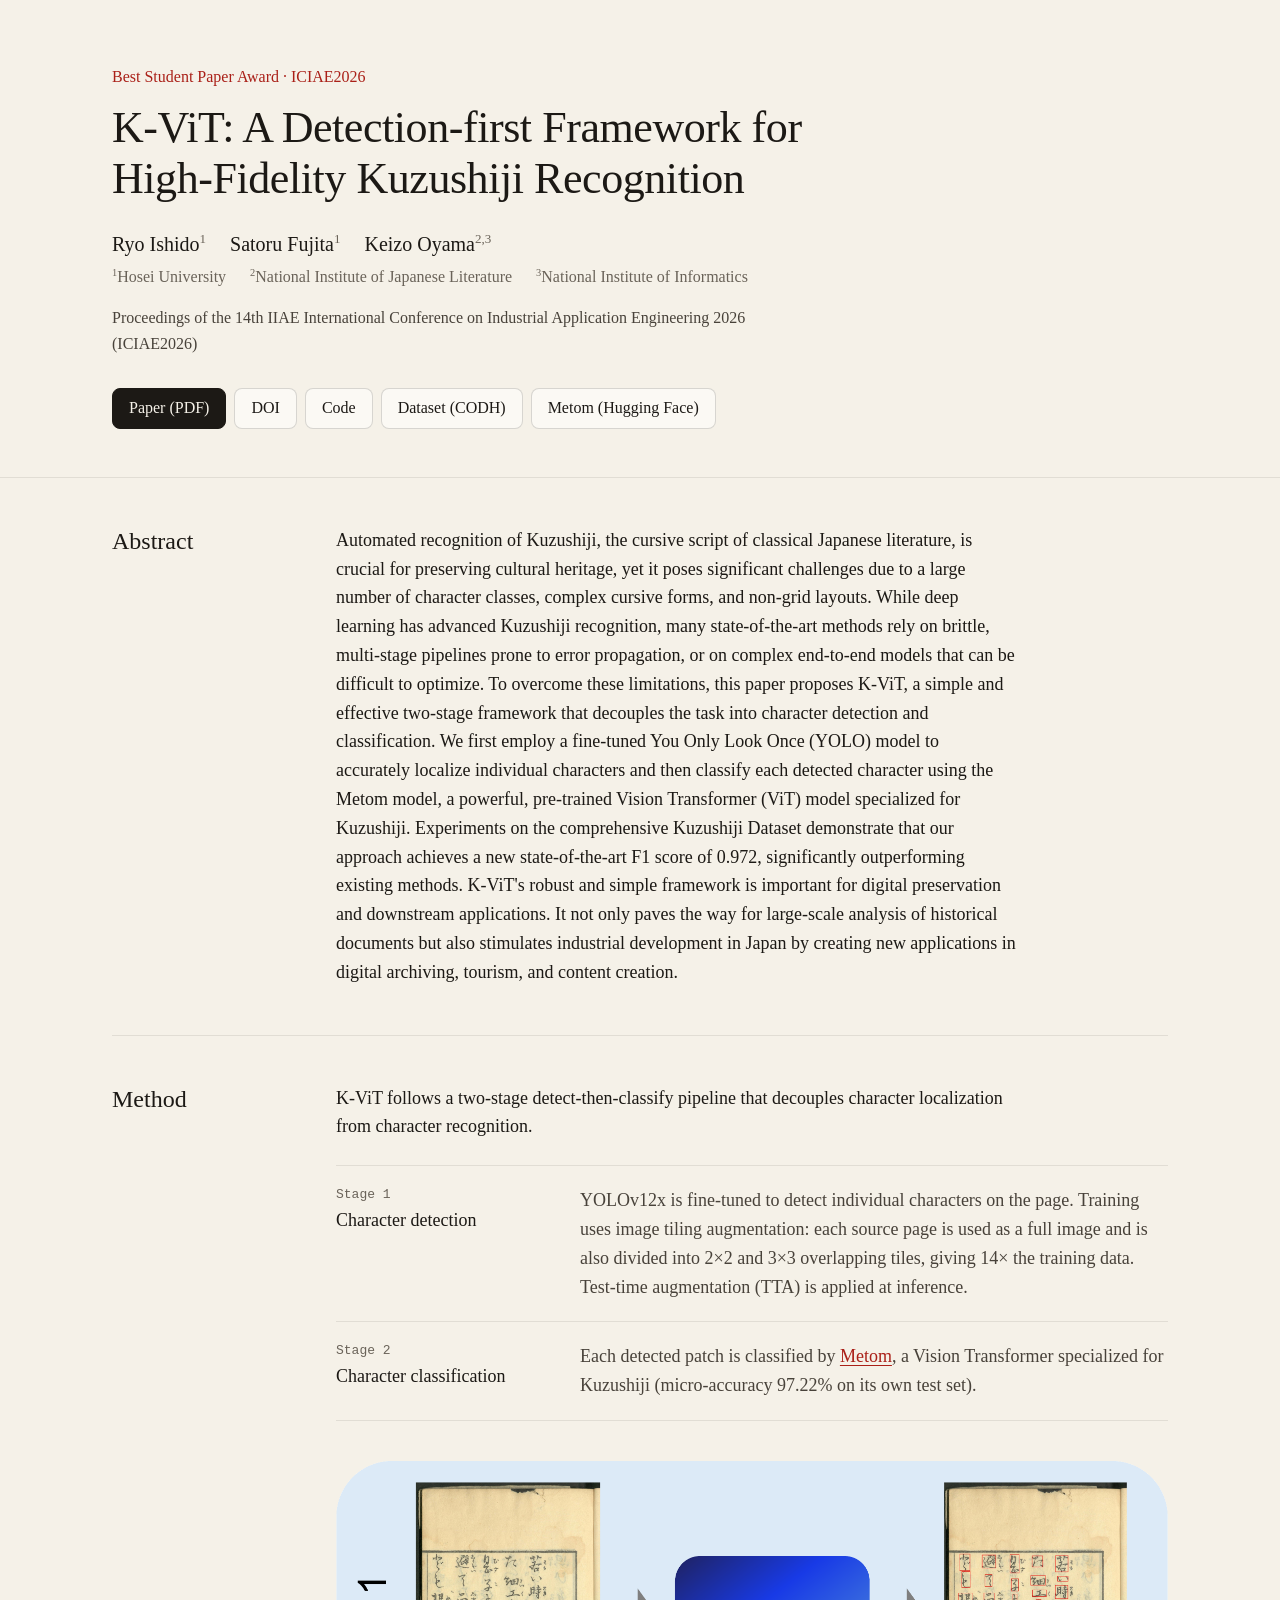
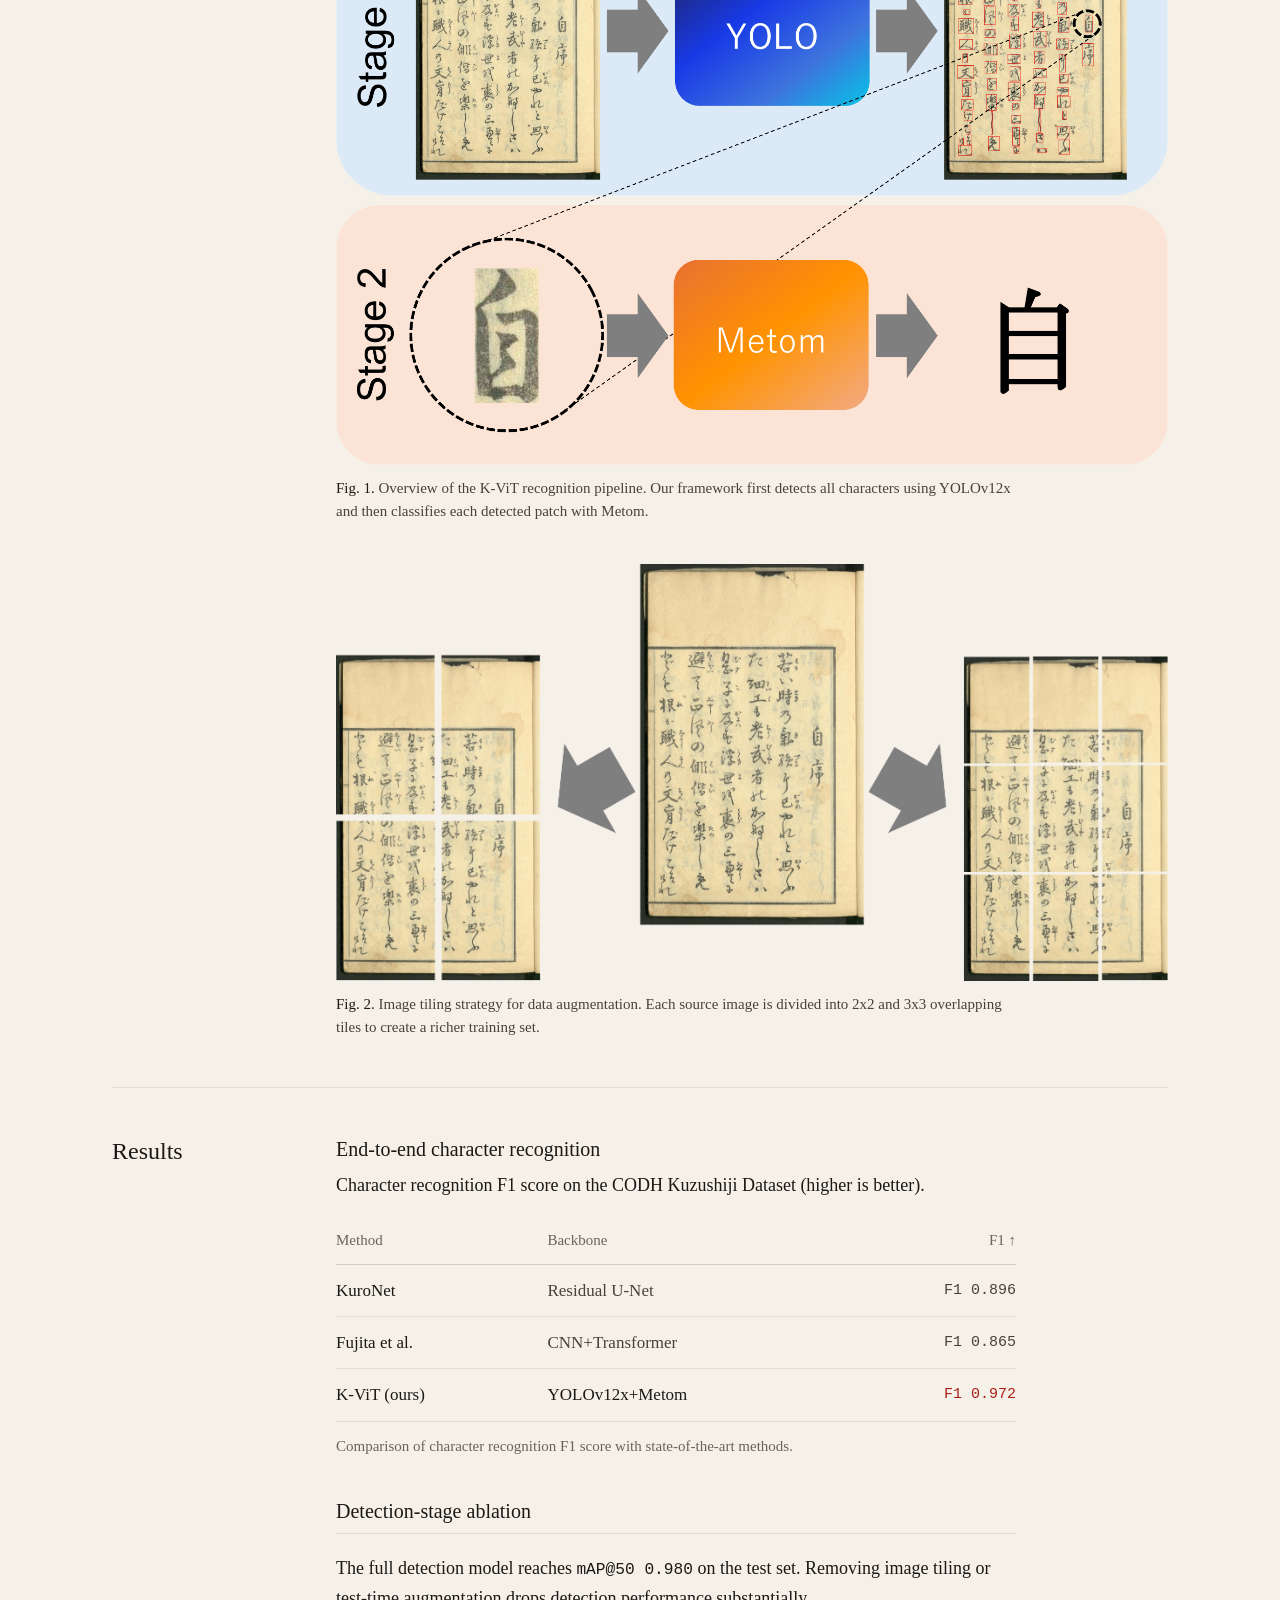
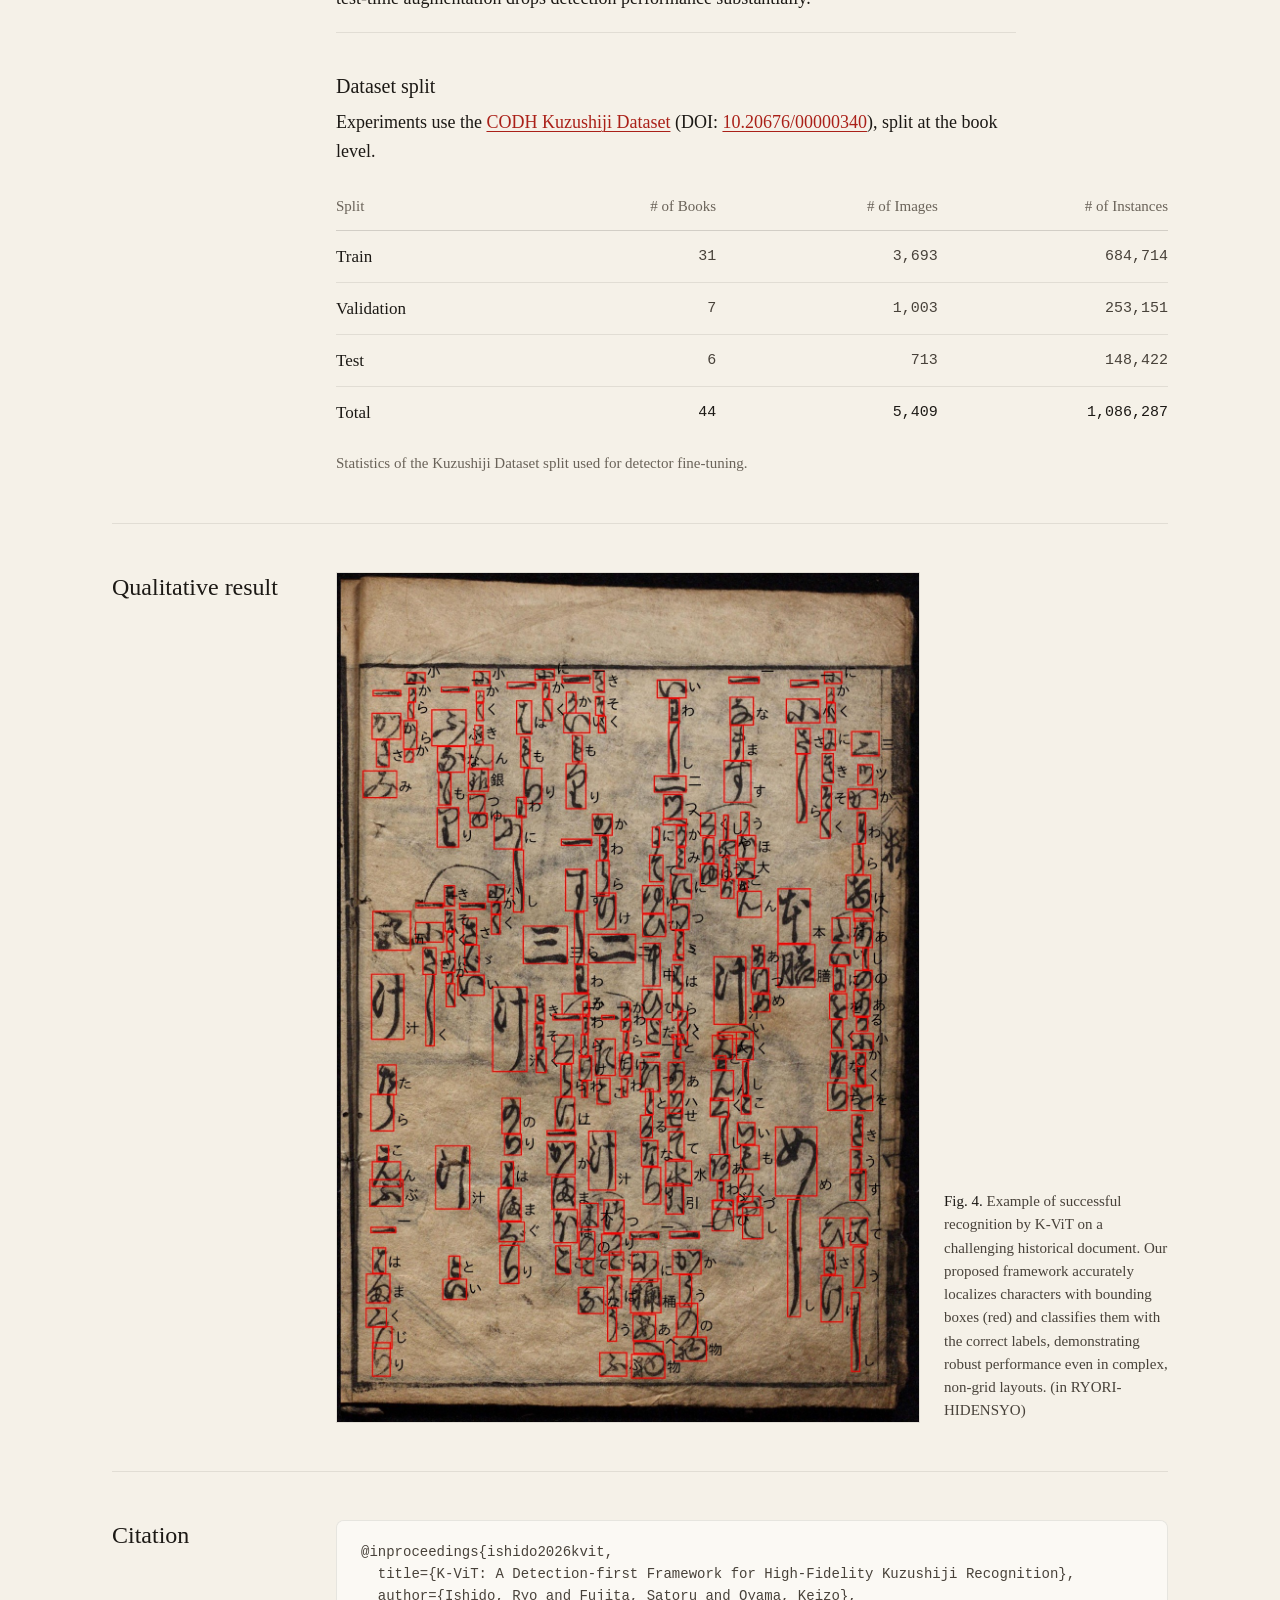
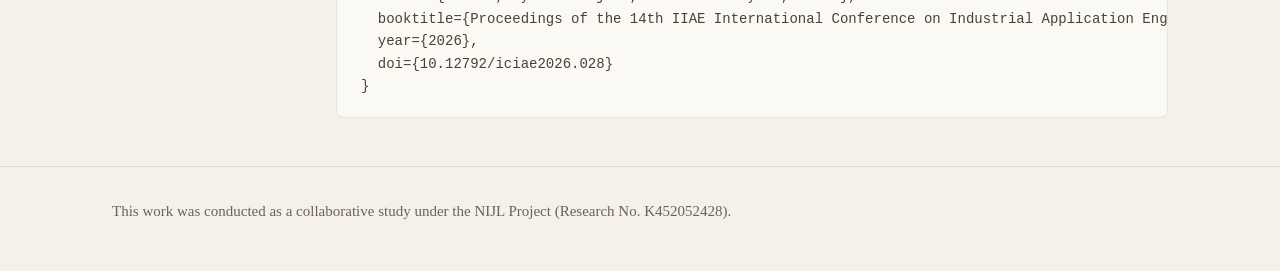
==== commit b3c1bf85: "Replace project page figures with high-resolution renders Re-cut Fig.1/2/4 from the paper PDF at 600" ====
--- a/docs/index.html
+++ b/docs/index.html
@@ -89,13 +89,13 @@
         </ol>
 
         <figure>
-          <img src="assets/fig1_pipeline.png" width="848" height="663" loading="lazy"
+          <img src="assets/fig1_pipeline.png" width="1629" height="1183" loading="lazy"
                alt="Diagram of the K-ViT pipeline: a page image is passed to YOLOv12x for character detection, and each detected patch is classified by Metom.">
           <figcaption><strong>Fig. 1.</strong> Overview of the K-ViT recognition pipeline. Our framework first detects all characters using YOLOv12x and then classifies each detected patch with Metom.</figcaption>
         </figure>
 
         <figure>
-          <img src="assets/fig2_tiling.png" width="987" height="526" loading="lazy"
+          <img src="assets/fig2_tiling.png" width="1907" height="956" loading="lazy"
                alt="Illustration of image tiling: a source page divided into 2x2 and 3x3 overlapping tiles.">
           <figcaption><strong>Fig. 2.</strong> Image tiling strategy for data augmentation. Each source image is divided into 2x2 and 3x3 overlapping tiles to create a richer training set.</figcaption>
         </figure>
@@ -158,7 +158,7 @@
       <h2>Qualitative result</h2>
       <div class="section-body">
         <figure class="plate">
-          <img src="assets/fig4_qualitative.jpg" width="685" height="1000" loading="lazy"
+          <img src="assets/fig4_qualitative.jpg" width="1190" height="1736" loading="lazy"
                alt="A historical Kuzushiji document page with red bounding boxes around each detected character and the predicted character label next to each box.">
           <figcaption><strong>Fig. 4.</strong> Example of successful recognition by K-ViT on a challenging historical document. Our proposed framework accurately localizes characters with bounding boxes (red) and classifies them with the correct labels, demonstrating robust performance even in complex, non-grid layouts. (in RYORI-HIDENSYO)</figcaption>
         </figure>
--- a/docs/style.css
+++ b/docs/style.css
@@ -109,8 +109,9 @@
 .btn {
   display: inline-flex;
   align-items: center;
-  height: 40px;
-  padding: 0 16px;
+  min-height: 40px;
+  padding: 8px 16px;
+  line-height: 1.4;
   border: 1px solid var(--line-strong);
   border-radius: var(--radius);
   background: var(--surface);
@@ -197,6 +198,9 @@
   display: block;
   max-width: 100%;
   height: auto;
+}
+
+figure.plate img {
   border: 1px solid var(--line);
 }
 
